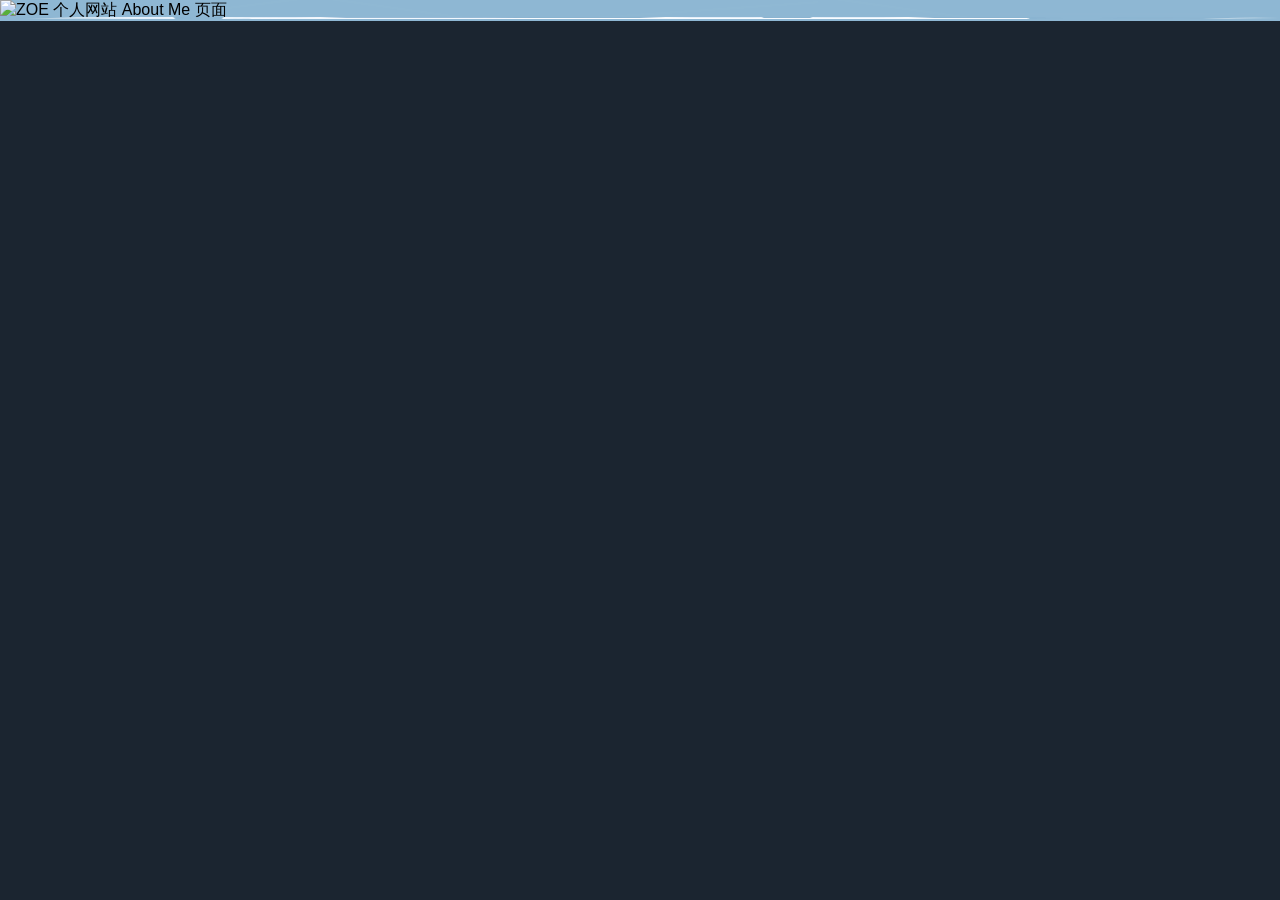
==== personal-website/index.html @ 3066198e "Publish personal website" ====
<!doctype html>
<html lang="zh-CN">
  <head>
    <meta charset="UTF-8" />
    <meta name="viewport" content="width=device-width, initial-scale=1" />
    <meta name="theme-color" content="#8eb7d3" />
    <title>ZOE · Personal Website</title>
    <link rel="stylesheet" href="styles.css" />
  </head>
  <body>
    <main id="app" aria-live="polite">
      <section class="design-page is-active" data-page="about" aria-label="About Me">
        <div class="canvas about-canvas">
          <img class="design-image" src="https://github.com/yinyesun/yinyesun.github.io/releases/download/personal-site-assets-v1/about-animated.svg" alt="ZOE 个人网站 About Me 页面" />

          <nav class="image-nav image-nav--about" aria-label="主导航">
            <button data-go="about" aria-label="About Me"></button>
            <button data-go="projects" aria-label="Projects"></button>
            <button data-go="videos" aria-label="Video Works"></button>
          </nav>

          <a class="resume-link" href="https://yinyesun.github.io/" target="_blank" rel="noopener noreferrer" aria-label="打开作品集网站"></a>

          <div class="about-project-links" aria-label="精选项目">
            <button data-project="0" aria-label="打开 KlingQ 项目"></button>
            <button data-project="1" aria-label="打开 KroWork 项目一"></button>
            <button data-project="2" aria-label="打开 KroWork 项目二"></button>
            <button data-project="4" aria-label="打开人生圆舞曲项目"></button>
            <button data-go="projects" aria-label="查看全部项目"></button>
          </div>

          <section class="honors-ui" aria-label="个人荣誉">
            <div class="honors-tabs" role="tablist" aria-label="荣誉分类">
              <button class="is-selected" role="tab" aria-selected="true" data-honor-tab="competition">竞赛奖项</button>
              <button role="tab" aria-selected="false" data-honor-tab="school">学校荣誉</button>
              <button role="tab" aria-selected="false" data-honor-tab="student">学生工作</button>
            </div>
            <div class="honors-carousel">
              <button class="honor-arrow honor-prev" aria-label="上一条荣誉">‹</button>
              <div class="honor-track" aria-live="off"></div>
              <button class="honor-arrow honor-next" aria-label="下一条荣誉">›</button>
            </div>
          </section>
          <button class="back-to-top" type="button" aria-label="回到顶部"></button>
        </div>
      </section>

      <section class="design-page" data-page="projects" aria-label="Projects">
        <div class="canvas projects-canvas">
          <img class="design-image" src="assets/figma/projects.png" alt="Projects 项目列表页面" />
          <div class="project-art-window" aria-hidden="true">
            <img id="project-art" src="assets/figma/project-01-klingq.png" alt="" />
          </div>
          <nav class="image-nav image-nav--projects" aria-label="主导航">
            <button data-go="about" aria-label="About Me"></button>
            <button data-go="projects" aria-label="Projects"></button>
            <button data-go="videos" aria-label="Video Works"></button>
          </nav>
          <button class="project-arrow project-prev" aria-label="上一个项目">‹</button>
          <button class="project-arrow project-next" aria-label="下一个项目">›</button>
          <div class="project-card-switcher" aria-label="选择项目">
            <button data-project-select="0" aria-label="切换到 KlingQ"></button>
            <button data-project-select="1" aria-label="切换到 KroWork Design System"></button>
            <button data-project-select="2" aria-label="切换到 KroWork 超能套件"></button>
            <button data-project-select="3" aria-label="切换到 KroWork 商业体验"></button>
            <button data-project-select="4" aria-label="切换到人生圆舞曲"></button>
            <button data-project-select="5" aria-label="切换到魔表与图文模板供给"></button>
            <button data-project-select="6" aria-label="切换到员工卡首页优化"></button>
            <button data-project-select="7" aria-label="切换到内推年报"></button>
          </div>
        </div>
      </section>

      <section class="design-page" data-page="videos" aria-label="Video Works">
        <div class="canvas videos-canvas">
          <img class="design-image" src="assets/figma/video-works.png" alt="Video Works 视频作品页面" />
          <nav class="image-nav image-nav--videos" aria-label="主导航">
            <button data-go="about" aria-label="About Me"></button>
            <button data-go="projects" aria-label="Projects"></button>
            <button data-go="videos" aria-label="Video Works"></button>
          </nav>
          <button class="video-open video-open--life" data-video="life" aria-label="播放人生圆舞曲"></button>
          <button class="video-open video-open--trip" data-video="trip" aria-label="播放携程程里内推"></button>
          <button class="video-open video-open--magic" data-video="magic" aria-label="播放魔表特效设计"></button>
          <button class="video-open video-open--car" data-video="car" aria-label="播放古车博物馆"></button>
        </div>
      </section>

      <section class="design-page detail-page" data-page="detail" aria-label="项目详情">
        <div class="canvas detail-canvas">
          <img id="detail-image" class="design-image" src="assets/figma/project-01-klingq.png" alt="项目详情页面" />
          <nav class="image-nav image-nav--projects" aria-label="主导航">
            <button data-go="about" aria-label="About Me"></button>
            <button data-go="projects" aria-label="Projects"></button>
            <button data-go="videos" aria-label="Video Works"></button>
          </nav>
        </div>
        <button class="floating-control detail-back" aria-label="返回项目列表">← 返回项目</button>
        <button class="floating-control detail-prev" aria-label="上一个项目">‹</button>
        <button class="floating-control detail-next" aria-label="下一个项目">›</button>
      </section>
    </main>

    <dialog class="video-dialog" aria-labelledby="video-title">
      <div class="video-dialog__panel">
        <button class="video-close" aria-label="关闭视频"><span aria-hidden="true">×</span></button>
        <h2 id="video-title"></h2>
        <video id="video-player" controls playsinline preload="metadata"></video>
      </div>
    </dialog>

    <div class="moonshot-cursor" aria-hidden="true"></div>
    <div class="moonshot-cursor-dot" aria-hidden="true"></div>

    <script src="script.js"></script>
  </body>
</html>
---- personal-website/styles.css ----
:root {
  color-scheme: light;
  --blue: #4a82ed;
  --glow: rgba(89, 143, 255, 0.55);
}

* { box-sizing: border-box; }
html { scroll-behavior: smooth; background: #1b2530; }
body { margin: 0; min-width: 320px; font-family: Inter, "PingFang SC", "Microsoft YaHei", sans-serif; background: #1b2530; }
button { font: inherit; }
.design-page { display: none; }
.design-page.is-active { display: block; animation: page-in 440ms ease both; }
.canvas { position: relative; width: min(100%, 1280px); margin: 0 auto; overflow: hidden; background: #8eb7d3; }
.design-image { display: block; width: 100%; height: auto; user-select: none; }

.image-nav { position: absolute; left: 5.7%; width: 88.6%; display: grid; grid-template-columns: repeat(3, 1fr); z-index: 12; }
.image-nav--about { top: 4.02%; height: 1.28%; }
.image-nav--projects { top: 9.68%; height: 3.25%; }
.image-nav--videos { top: 5.48%; height: 1.9%; }

.image-nav button, .about-project-links button, .video-open, .resume-link, .project-card-switcher button {
  appearance: none; border: 0; background: transparent; cursor: pointer; border-radius: 999px;
  transition: transform 180ms ease, filter 180ms ease, box-shadow 180ms ease;
}

.image-nav button:hover, .video-open:hover, .resume-link:hover,
.honors-tabs button:hover, .floating-control:hover {
  transform: translateY(-3px) scale(1.015); filter: drop-shadow(0 0 17px rgba(255,255,255,.92));
}

.image-nav button:focus-visible, .about-project-links button:focus-visible, .resume-link:focus-visible,
.video-open:focus-visible, .honors-tabs button:focus-visible, .project-arrow:focus-visible,
.honor-arrow:focus-visible, .floating-control:focus-visible {
  outline: 3px solid rgba(255,255,255,.95); outline-offset: 3px;
}

.resume-link { position: absolute; z-index: 18; left: 42.5%; top: 18.79%; width: 14.85%; height: .9%; }
.resume-link:hover { box-shadow: 0 11px 18px 1px rgba(255,255,255,.19); filter: none; animation: hover-bob 520ms ease-in-out infinite alternate; }

.about-project-links { position: absolute; top: 57.7%; left: 0; width: 100%; height: 12.5%; z-index: 16; pointer-events: none; }
.about-project-links button {
  position: absolute; pointer-events: auto; overflow: hidden; border-radius: 34px; background: rgba(255,255,255,.01);
  transform: rotate(var(--card-tilt)); transform-origin: center; backdrop-filter: brightness(1); transition: none;
}
.about-project-links button:nth-child(1) { --card-tilt: -7deg; left: 1.5%; top: 17%; width: 25%; height: 69%; }
.about-project-links button:nth-child(2) { --card-tilt: 8deg; left: 21%; top: 2%; width: 25%; height: 72%; }
.about-project-links button:nth-child(3) { --card-tilt: -4deg; left: 40%; top: 14%; width: 24%; height: 70%; }
.about-project-links button:nth-child(4) { --card-tilt: 8deg; left: 60.5%; top: 1%; width: 25%; height: 72%; }
.about-project-links button:nth-child(5) { --card-tilt: 0deg; left: 78%; top: 21%; width: 21%; height: 64%; }
.back-to-top {
  position: absolute; z-index: 18; left: 91.56%; top: 97.74%; width: 5.86%; aspect-ratio: 1;
  appearance: none; border: 0; border-radius: 50%; background: transparent; cursor: pointer;
}

.honors-ui { position: absolute; top: 83%; left: 0; width: 100%; height: 8.42%; z-index: 14; overflow: hidden; }
.honors-tabs {
  position: absolute; z-index: 3; left: 19.23%; top: 13.62%; width: 61.46%; height: 14.26%; margin: 0; padding: .45%;
  display: grid; grid-template-columns: repeat(3, 1fr); gap: .5%;
  border: 1px solid rgba(255,255,255,.75); border-radius: 999px; background: rgba(228,242,253,.94);
  box-shadow: inset 0 0 28px rgba(255,255,255,.52), 0 10px 30px rgba(60,99,139,.1); backdrop-filter: blur(13px);
}
.honors-tabs button {
  position: relative; border: 0; border-radius: 999px; color: #fff; background: transparent; cursor: pointer;
  font-size: clamp(11px, 1.6vw, 24px); transition: transform 180ms ease, filter 180ms ease, background 220ms ease, color 220ms ease;
}
.honors-tabs button:hover { background: rgba(255,255,255,.14); box-shadow: 0 0 20px rgba(255,255,255,.58); }
.honors-tabs button.is-selected {
  color: #4a82ed; font-weight: 400; background: linear-gradient(105deg, rgba(255,255,255,.96), rgba(123,168,249,.9));
  box-shadow: 0 8px 24px rgba(62,116,222,.22), inset 0 0 14px #fff, 0 0 18px rgba(255,255,255,.5); animation: tab-pop 320ms ease both;
}
.honors-carousel { position: absolute; z-index: 2; inset: 0; height: 100%; pointer-events: none; }
.honor-track {
  position: absolute; inset: 0; width: 100%; height: 100%; overflow: hidden; pointer-events: none;
}
.honor-track.is-paginated {
  -webkit-mask-image: linear-gradient(90deg, transparent 0, #000 10%, #000 90%, transparent 100%);
  mask-image: linear-gradient(90deg, transparent 0, #000 10%, #000 90%, transparent 100%);
}
.honor-card {
  position: absolute; min-height: 0; padding: 1.15% 1%; border: 1px solid rgba(255,255,255,.9);
  border-radius: clamp(18px, 2.2vw, 31px); background: rgba(226,240,253,.89);
  box-shadow: inset 0 0 24px rgba(255,255,255,.75), 0 15px 28px rgba(75,111,145,.13);
  backdrop-filter: blur(16px); color: #4a82ed; overflow: hidden; transform: rotate(var(--tilt, 0deg)); animation: card-in 420ms ease both;
}
.honor-card:nth-child(1) { --tilt: -2.2deg; left: -6%; top: 53.5%; width: 20%; height: 29%; }
.honor-card:nth-child(2) { --tilt: 2.2deg; left: 17%; top: 53.5%; width: 20%; height: 29%; }
.honor-card:nth-child(3) { --tilt: -2.2deg; left: 40%; top: 53.5%; width: 20%; height: 29%; }
.honor-card:nth-child(4) { --tilt: 2.2deg; left: 63%; top: 53.5%; width: 20%; height: 29%; }
.honor-card:nth-child(5) { --tilt: -2.2deg; left: 86%; top: 53.5%; width: 20%; height: 29%; }
.honor-track[data-count="3"] .honor-card:nth-child(1) { left: 17%; }
.honor-track[data-count="3"] .honor-card:nth-child(2) { left: 40%; }
.honor-track[data-count="3"] .honor-card:nth-child(3) { left: 63%; }
.honor-card__number {
  display: grid; place-items: center; width: clamp(21px, 2.45vw, 34px); aspect-ratio: 1; margin-bottom: 2.4%;
  border-radius: 50%; background: rgba(255,255,255,.96); font-size: clamp(8px, .82vw, 12px); font-weight: 400; color: #477de0;
}
.honor-card__text {
  margin: 0; overflow: hidden; white-space: nowrap; text-overflow: clip;
  font-size: min(.95vw, 13.5px); line-height: 1.25; font-weight: 300;
}
.honor-card--medium .honor-card__text { font-size: min(.76vw, 10.5px); }
.honor-card--long .honor-card__text { font-size: min(.7vw, 9.5px); }

.moonshot-cursor,
.moonshot-cursor-dot {
  position: fixed; top: 0; left: 0; z-index: 9999; border-radius: 50%; pointer-events: none; opacity: 0;
}
.moonshot-cursor { width: 36px; height: 36px; border: 1.5px solid rgba(255,255,255,.6); }
.moonshot-cursor-dot { width: 5px; height: 5px; background: #fff; }
.moonshot-cursor.is-visible,
.moonshot-cursor-dot.is-visible { opacity: 1; }

.honor-arrow, .project-arrow {
  position: absolute; z-index: 20; display: grid; place-items: center; border: 1px solid rgba(255,255,255,.82);
  border-radius: 50%; color: #4a82ed; background: rgba(242,248,255,.9);
  box-shadow: inset 0 0 14px #fff, 0 10px 24px rgba(47,86,122,.14); cursor: pointer;
  transition: transform 180ms ease, filter 180ms ease;
}
.honor-arrow { top: 66.17%; width: 3.46%; aspect-ratio: 1; border: 0; color: transparent; background: rgba(255,255,255,.01); box-shadow: none; font-size: 0; line-height: 1; }
.honor-arrow { pointer-events: auto; }
.honor-prev { left: 1.43%; }
.honor-next { right: 1.35%; }

.project-art-window { position: absolute; inset: 0; height: 100%; overflow: hidden; pointer-events: none; z-index: 8; }
.project-art-window img { display: block; width: 100%; transition: opacity 350ms ease; }
.project-art-window img.is-changing { opacity: 0; }
.projects-canvas .image-nav { z-index: 14; }
.project-arrow {
  top: 39.35%; width: 4%; aspect-ratio: 1; border: 0; color: transparent; background: rgba(255,255,255,.01);
  box-shadow: none; font-size: 0;
}
.project-prev { left: 35.25%; }
.project-next { right: 35.25%; }
.project-card-switcher { position: absolute; z-index: 15; left: 6.5%; top: 16.2%; width: 87%; height: 24.5%; display: grid; grid-template-columns: repeat(8, 1fr); }
.project-card-switcher button { border-radius: 24px; }
.video-open { position: absolute; z-index: 16; width: 8.2%; aspect-ratio: 1; border-radius: 50%; }
.video-open--life { left: 66.4%; top: 27.25%; }
.video-open--trip { left: 58.7%; top: 47.75%; }
.video-open--magic { left: 60.2%; top: 67.55%; }
.video-open--car { left: 66%; top: 91.15%; }

.floating-control {
  position: fixed; z-index: 40; border: 1px solid rgba(255,255,255,.8); color: #3676ea; background: rgba(240,247,255,.86);
  box-shadow: inset 0 0 16px #fff, 0 10px 30px rgba(31,70,105,.2); backdrop-filter: blur(14px); cursor: pointer;
  transition: transform 180ms ease, filter 180ms ease;
}
.detail-back { left: max(18px, calc(50vw - 622px)); top: 22px; padding: 11px 18px; border-radius: 999px; }
.detail-prev, .detail-next { top: 50%; width: 48px; aspect-ratio: 1; border-radius: 50%; font-size: 38px; }
.detail-prev { left: max(14px, calc(50vw - 624px)); }
.detail-next { right: max(14px, calc(50vw - 624px)); }

.video-dialog {
  width: min(92vw, 1060px); padding: 0; border: 1px solid rgba(255,255,255,.75); border-radius: 30px; color: #fff;
  background: rgba(22,32,47,.92); box-shadow: 0 35px 100px rgba(0,0,0,.45), inset 0 0 40px rgba(255,255,255,.08);
  backdrop-filter: blur(22px);
}
.video-dialog::backdrop { background: rgba(9,16,27,.72); backdrop-filter: blur(8px); }
.video-dialog__panel { position: relative; padding: 24px; }
.video-dialog h2 { margin: 0 50px 18px 4px; font-size: clamp(20px, 2.5vw, 34px); font-weight: 520; }
.video-dialog video { display: block; width: 100%; max-height: 76vh; border-radius: 18px; background: #000; }
.video-close {
  position: absolute; top: 18px; right: 20px; width: 34px; aspect-ratio: 1; padding: 0; display: grid; place-items: center;
  border: 0; border-radius: 50%; color: #fff; background: rgba(255,255,255,.16); font-size: 24px; line-height: 1; cursor: pointer;
}
.video-close span { display: block; line-height: 1; transform: translateY(-1px); }

@keyframes page-in { from { opacity: 0; } to { opacity: 1; } }
@keyframes card-in { from { opacity: 0; translate: 0 10px; } to { opacity: 1; translate: 0 0; } }
@keyframes hover-bob { from { transform: translateY(-2px) scale(1.01); } to { transform: translateY(-5px) scale(1.025); } }
@keyframes tab-pop { from { transform: scale(.96); opacity: .8; } to { transform: scale(1); opacity: 1; } }

@media (hover: hover) and (pointer: fine) {
  html, body, a, button, [role="button"] { cursor: none; }
}

@media (max-width: 700px) {
  .honors-ui { top: 83%; height: 8.42%; }
  .detail-prev, .detail-next { width: 38px; font-size: 30px; }
  .detail-back { top: 12px; left: 12px; padding: 8px 13px; font-size: 13px; }
  .video-dialog__panel { padding: 15px; }
}

@media (hover: none), (pointer: coarse) {
  .moonshot-cursor, .moonshot-cursor-dot { display: none; }
}

@media (prefers-reduced-motion: reduce) {
  html { scroll-behavior: auto; }
  *, *::before, *::after { animation-duration: 1ms !important; animation-iteration-count: 1 !important; transition-duration: 1ms !important; }
}
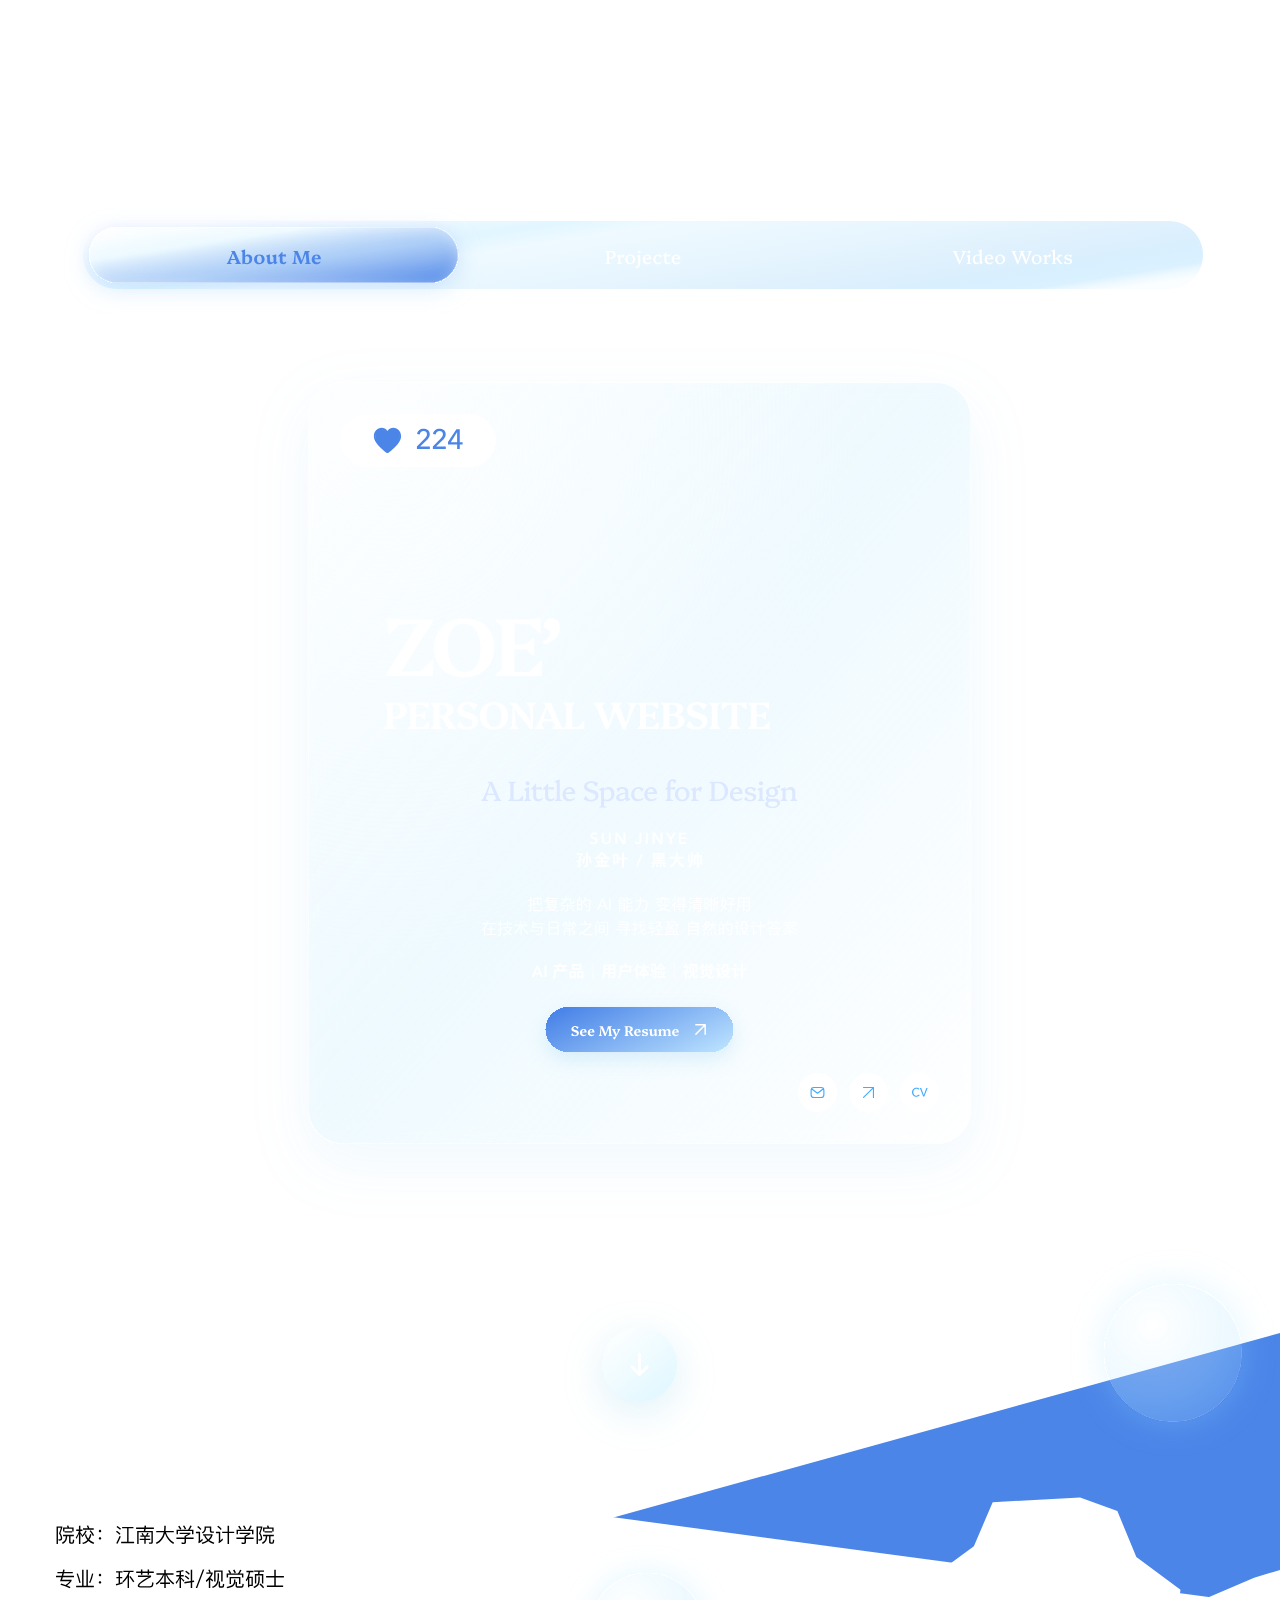
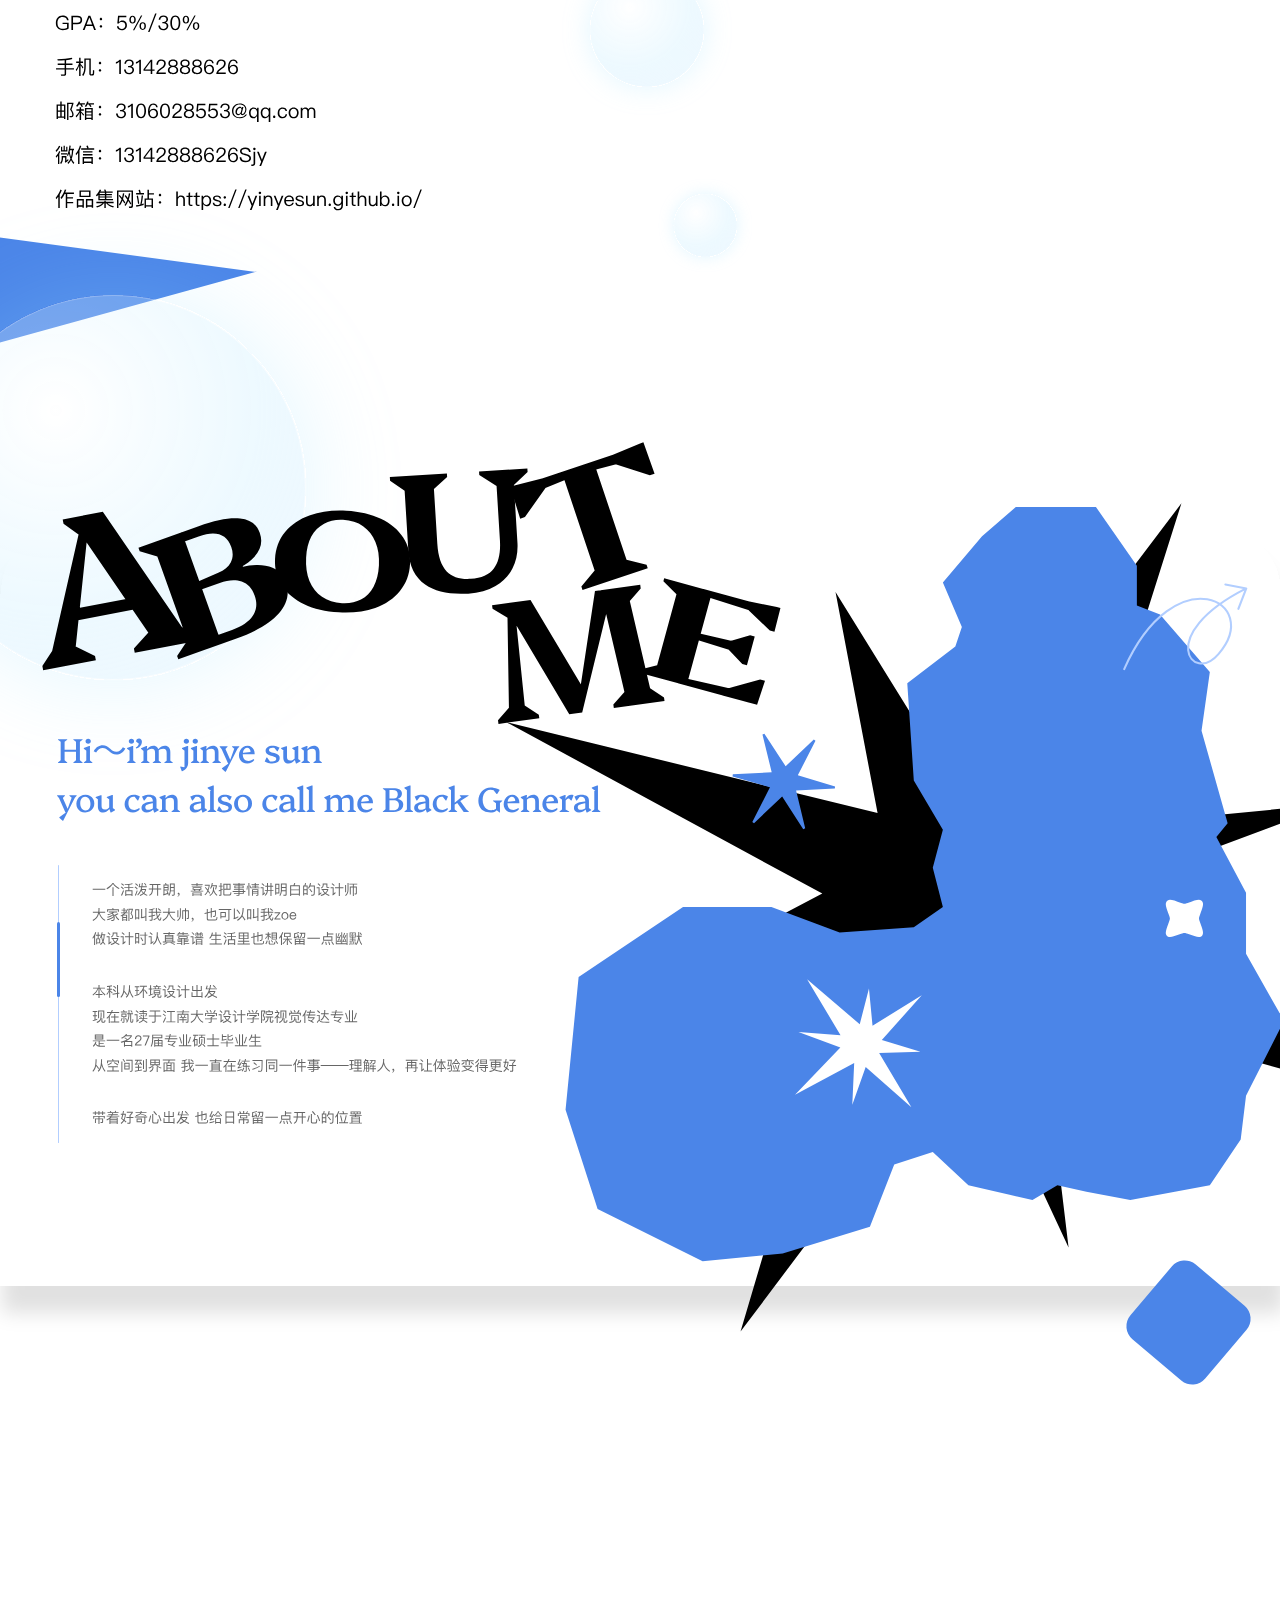
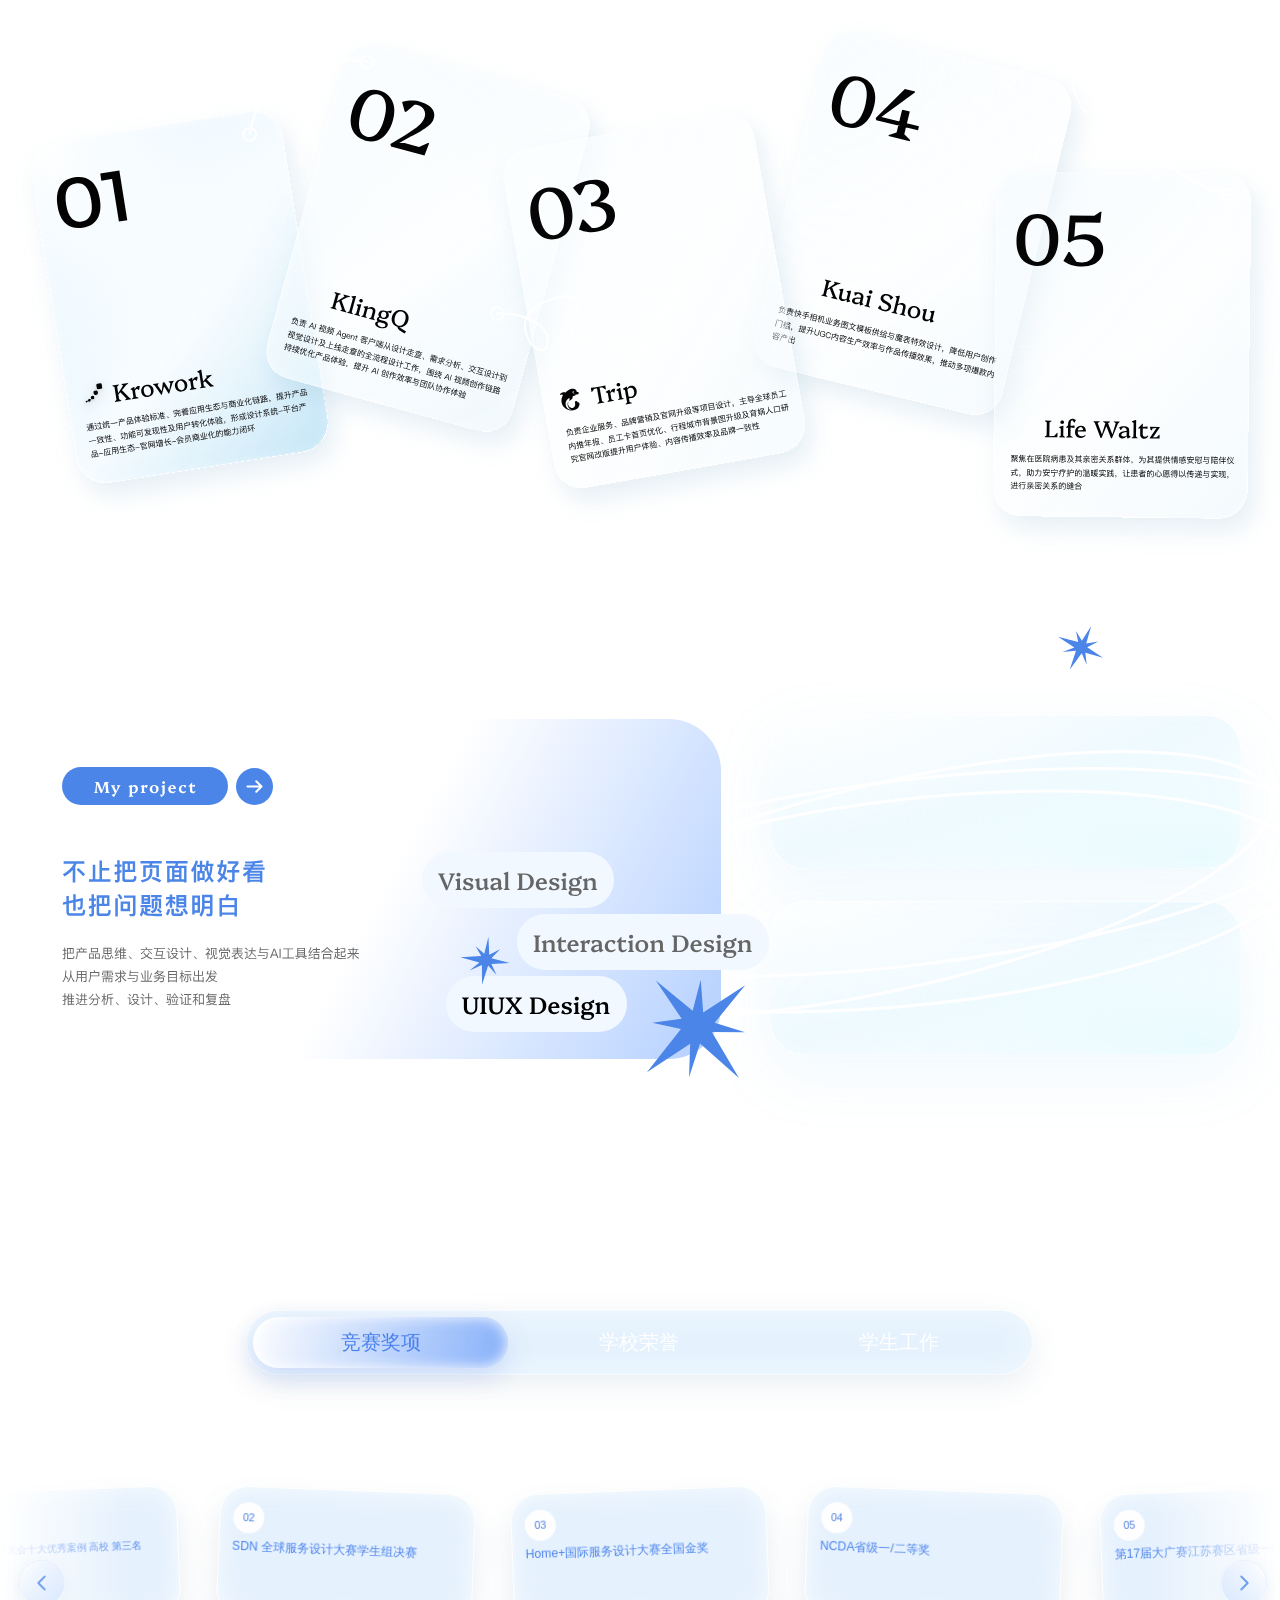
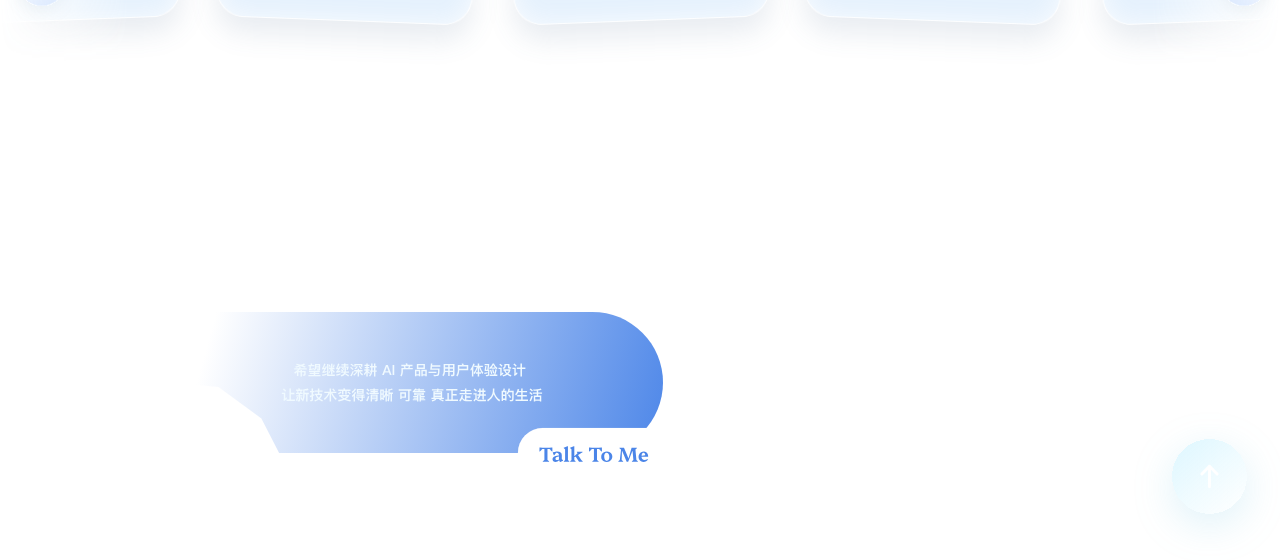
==== commit 67b80fc6: "Fix animated portrait asset loading" ====
--- a/personal-website/index.html
+++ b/personal-website/index.html
@@ -11,7 +11,7 @@
     <main id="app" aria-live="polite">
       <section class="design-page is-active" data-page="about" aria-label="About Me">
         <div class="canvas about-canvas">
-          <img class="design-image" src="https://github.com/yinyesun/yinyesun.github.io/releases/download/personal-site-assets-v1/about-animated.svg" alt="ZOE 个人网站 About Me 页面" />
+          <img class="design-image" src="assets/figma/about-animated.svg" alt="ZOE 个人网站 About Me 页面" />
 
           <nav class="image-nav image-nav--about" aria-label="主导航">
             <button data-go="about" aria-label="About Me"></button>
